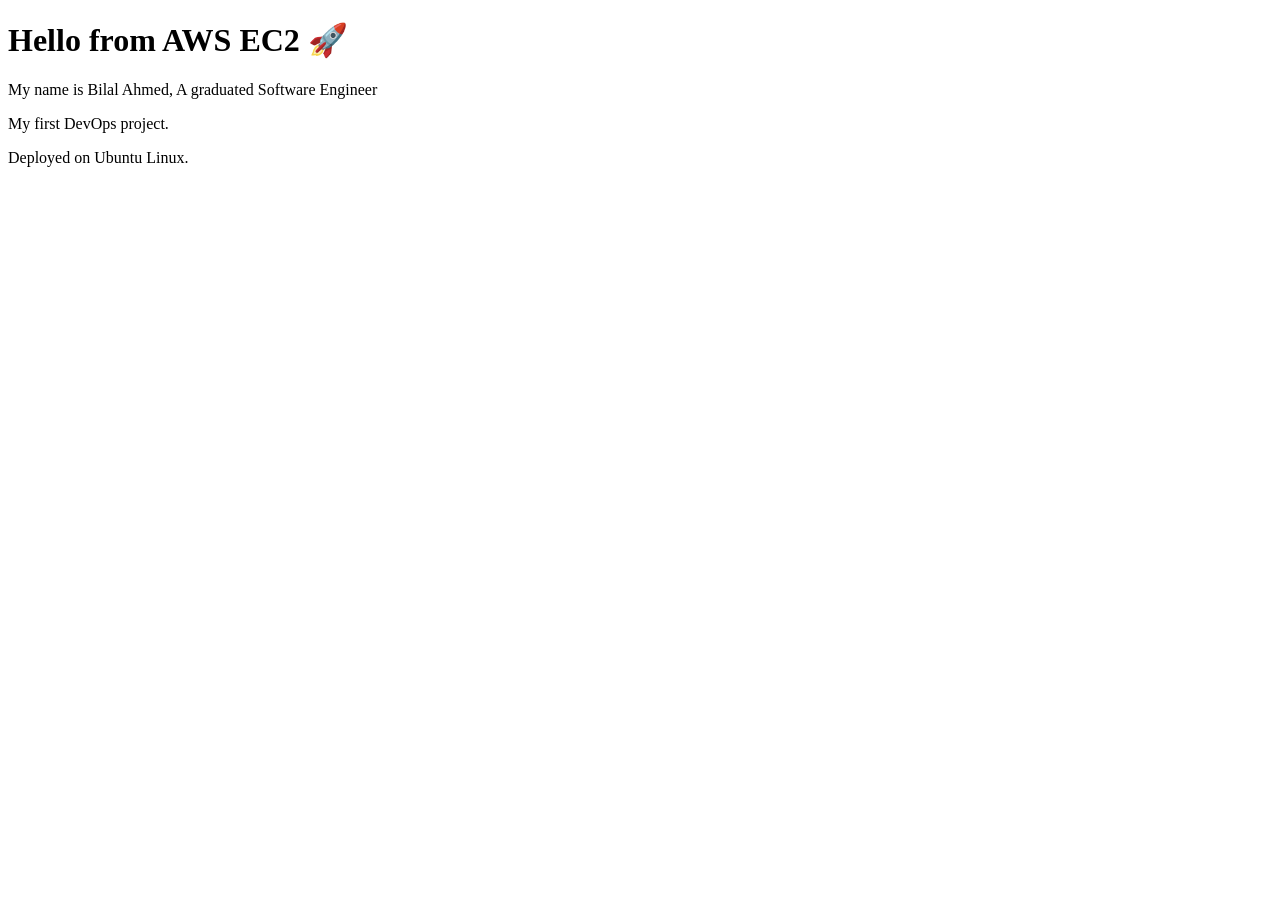
==== index.html @ a0ced955 "Initial project setup" ====
<!DOCTYPE html>
<html>
<head>
    <title>DevOps Project</title>
</head>
<body>
    <h1>Hello from AWS EC2 🚀</h1>
    <p>My name is Bilal Ahmed, A graduated Software Engineer</p>
    <p>My first DevOps project.</p>
    <p>Deployed on Ubuntu Linux.</p>
</body>
</html>
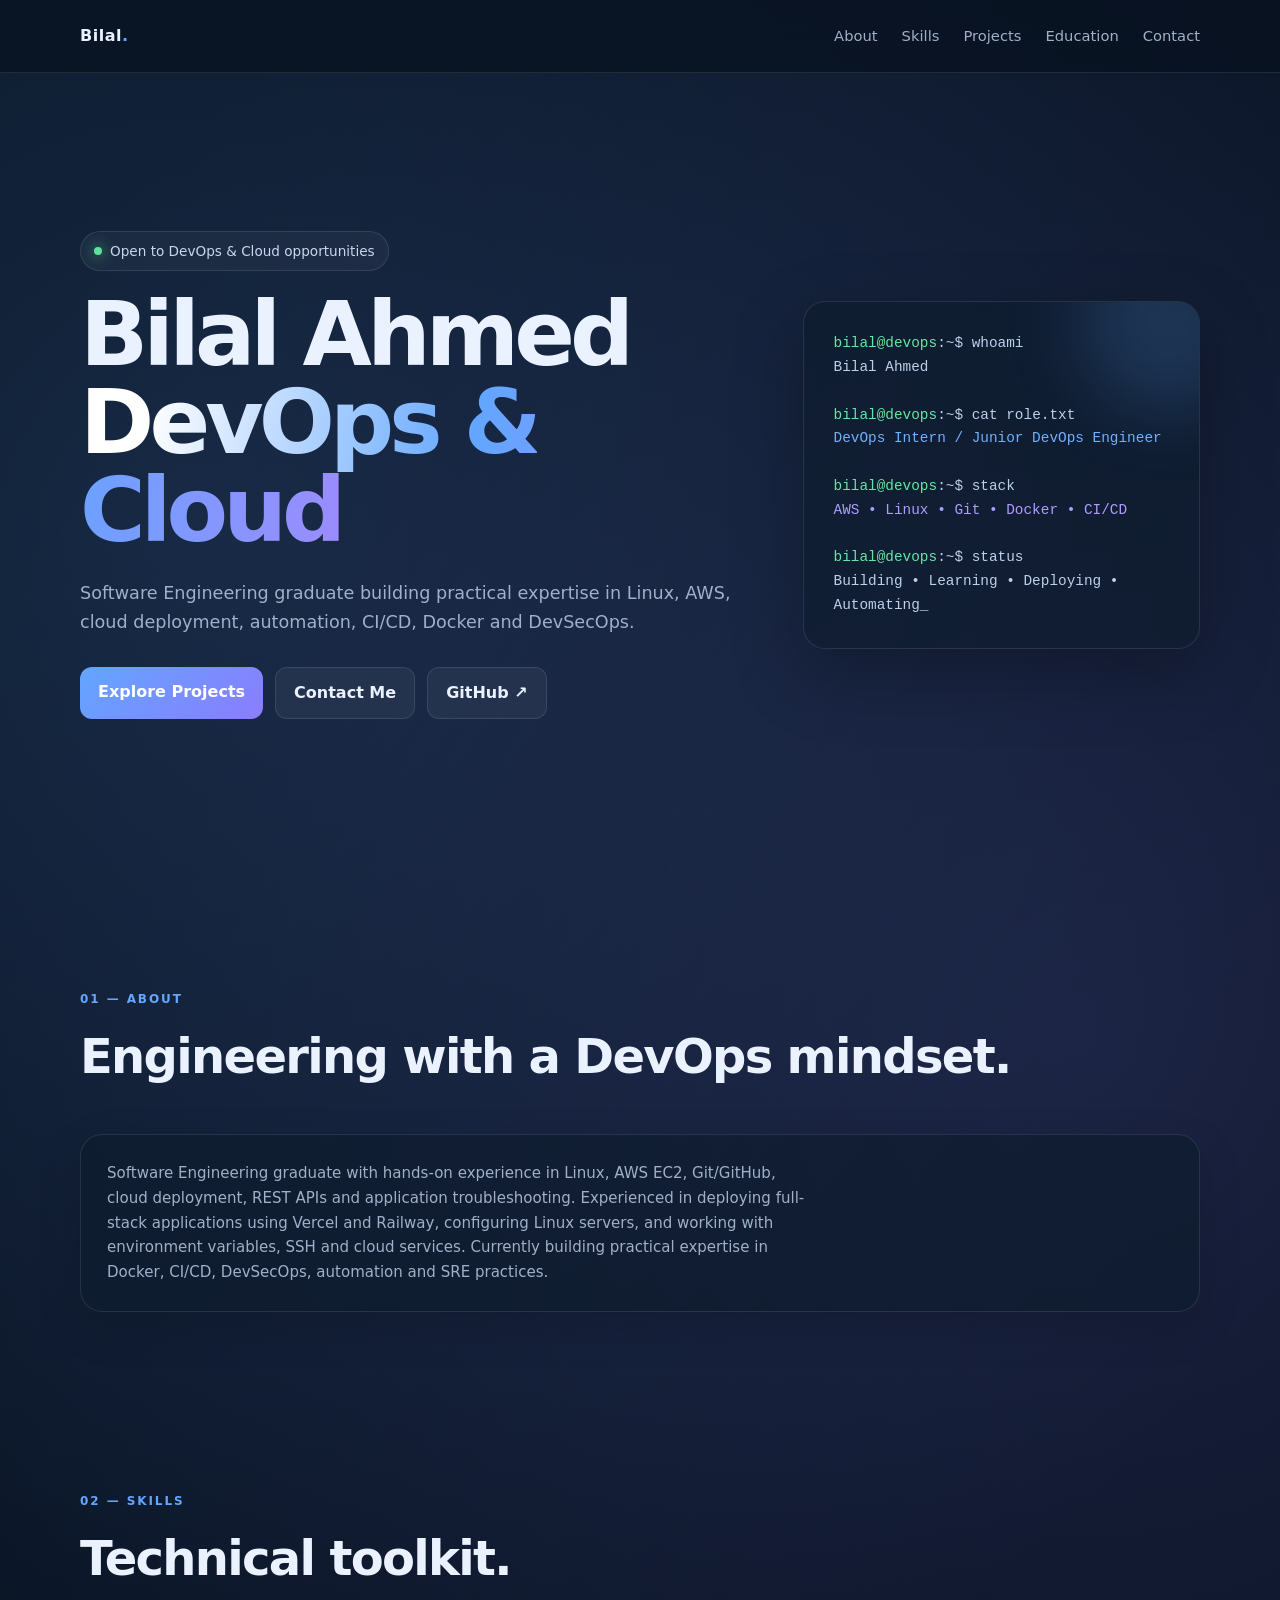
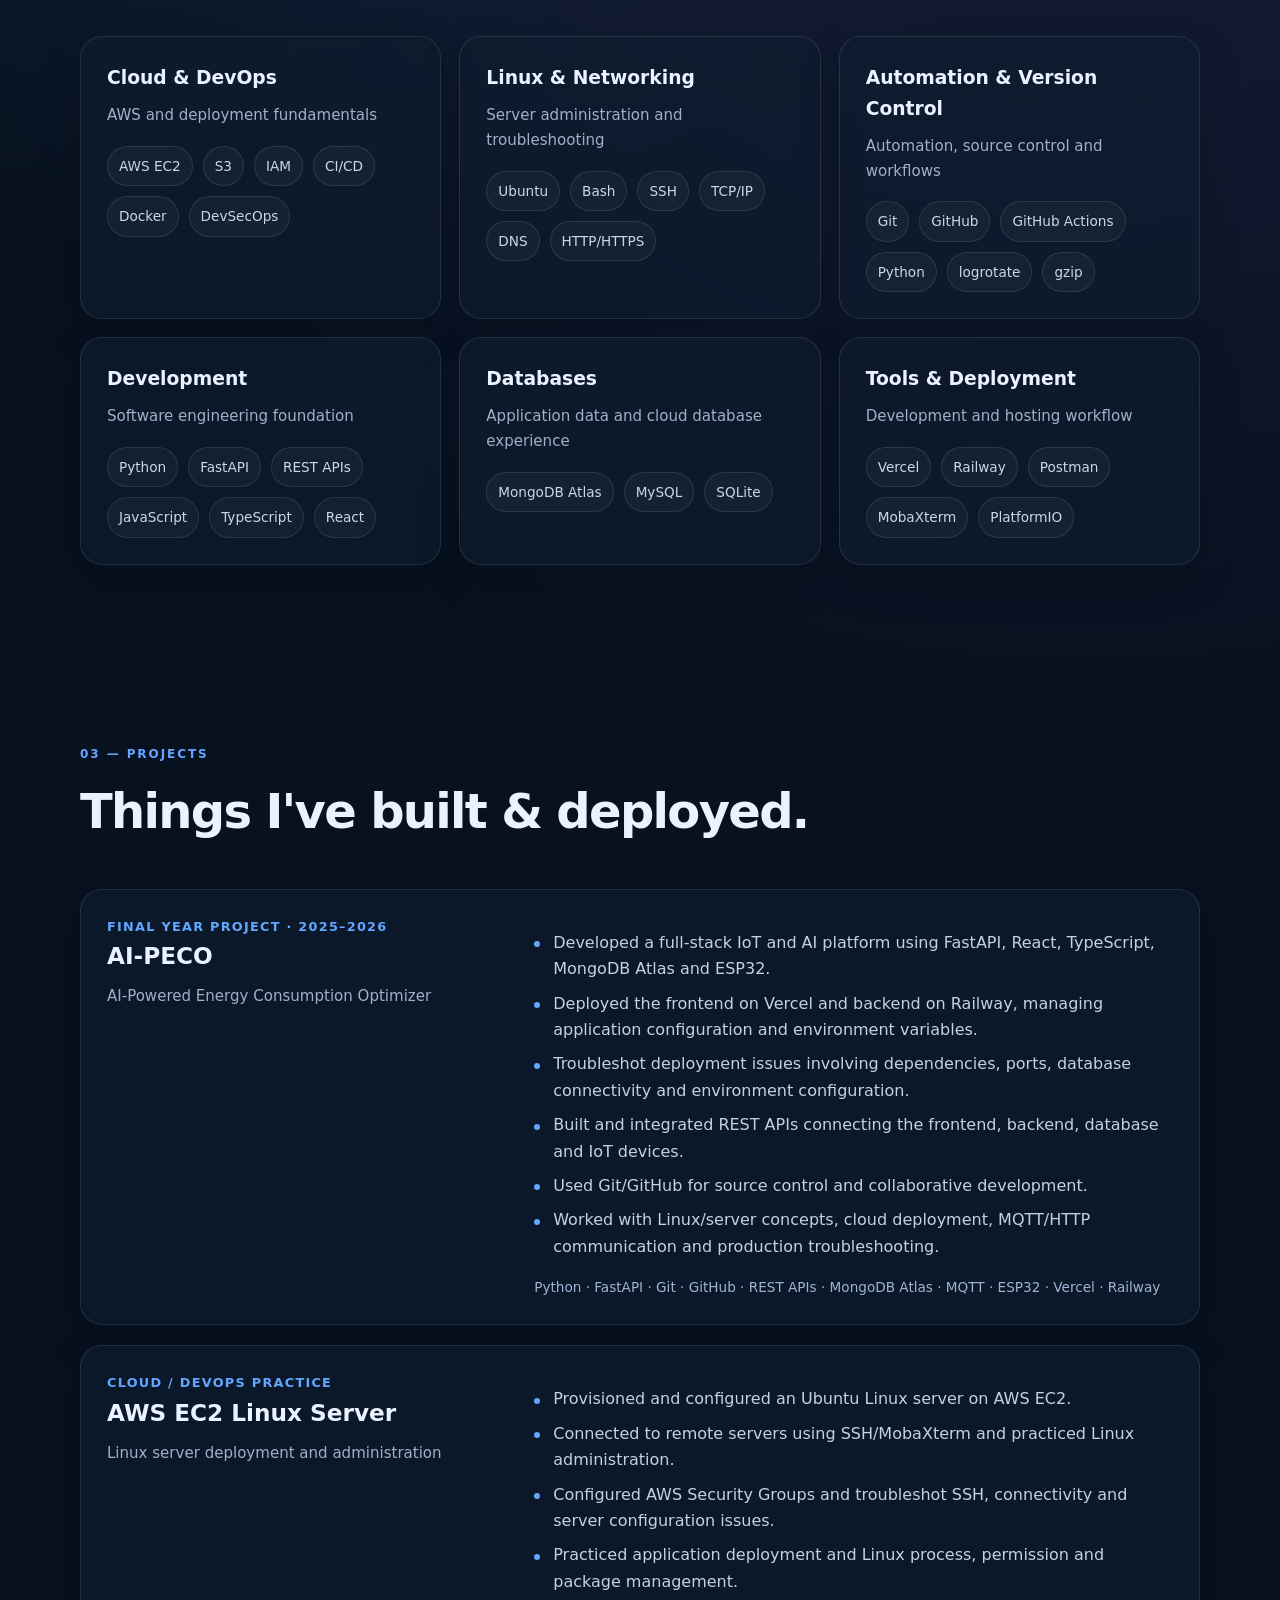
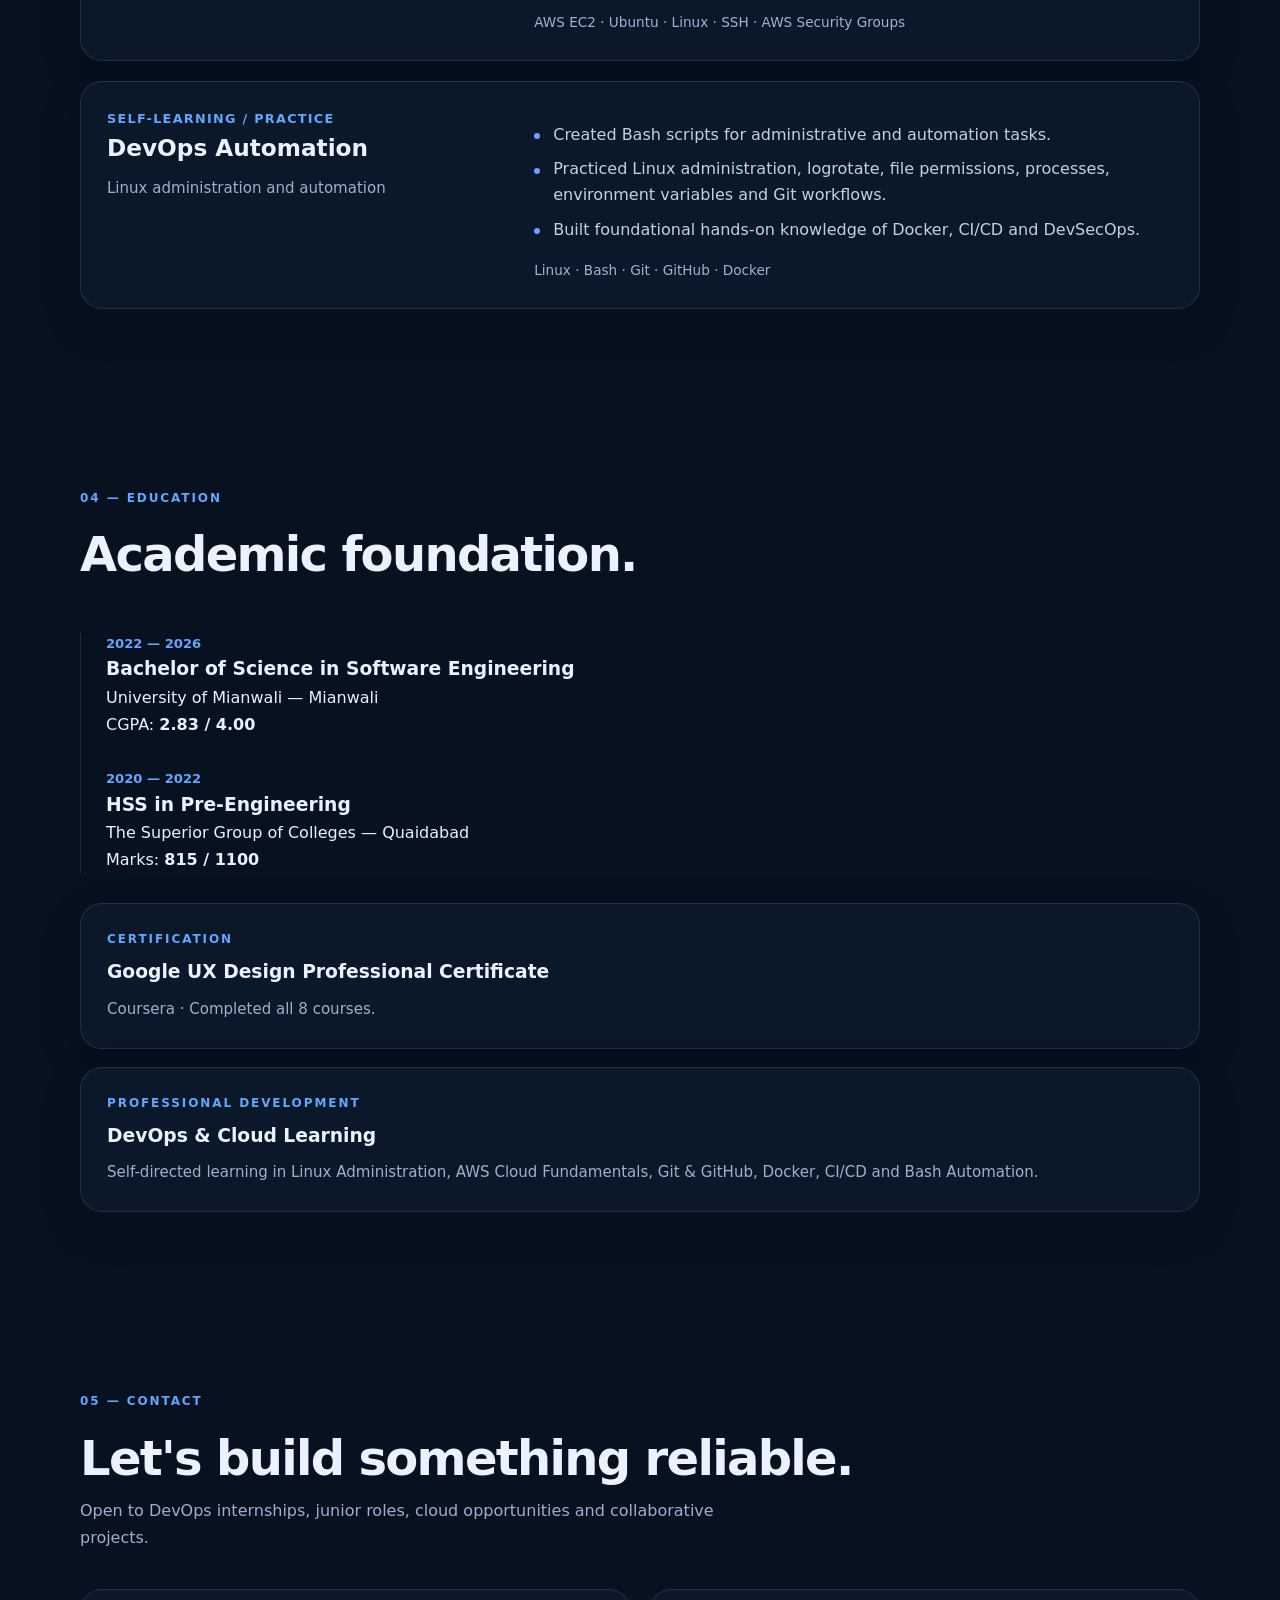
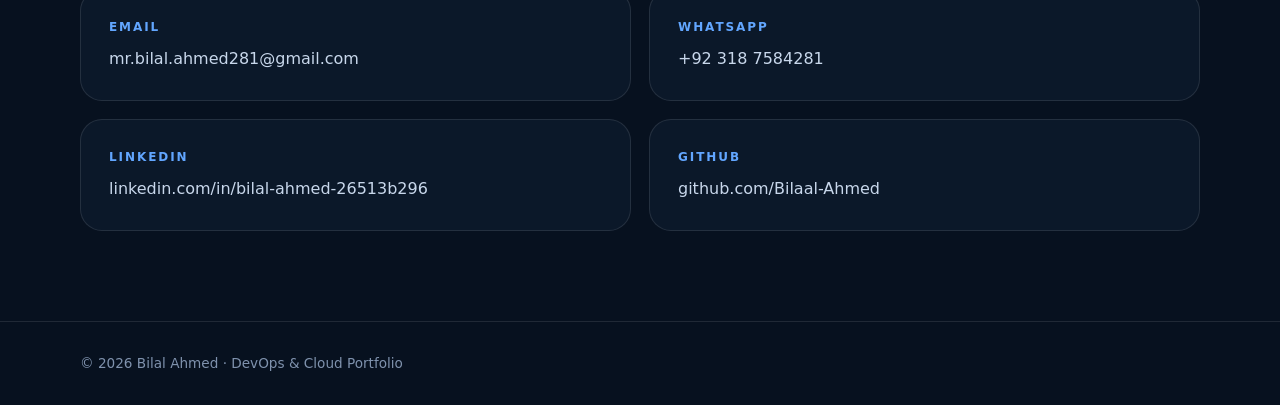
==== commit 9a48589d: "Adding data in file of my CV" ====
--- a/index.html
+++ b/index.html
@@ -1,12 +1,203 @@
 <!DOCTYPE html>
-<html>
+<html lang="en">
 <head>
-    <title>DevOps Project</title>
+<meta charset="UTF-8">
+<meta name="viewport" content="width=device-width, initial-scale=1.0">
+<meta name="description" content="Bilal Ahmed — DevOps Intern, Junior DevOps Engineer, Cloud & DevSecOps portfolio.">
+<title>Bilal Ahmed | DevOps & Cloud Portfolio</title>
+<style>
+:root{
+  --bg:#07111f;--bg2:#0b1728;--card:rgba(14,28,47,.72);--text:#eaf2ff;
+  --muted:#9fb0c8;--line:rgba(255,255,255,.10);--accent:#62a6ff;--accent2:#8b7cff;
+  --shadow:0 24px 70px rgba(0,0,0,.28);--radius:22px;
+}
+*{box-sizing:border-box;margin:0;padding:0}
+html{scroll-behavior:smooth}
+body{font-family:Inter,ui-sans-serif,system-ui,-apple-system,Segoe UI,Roboto,Arial,sans-serif;background:
+radial-gradient(circle at 15% 10%,rgba(98,166,255,.15),transparent 28%),
+radial-gradient(circle at 85% 20%,rgba(139,124,255,.14),transparent 30%),var(--bg);
+color:var(--text);line-height:1.65}
+a{color:inherit;text-decoration:none}
+.container{width:min(1120px,92%);margin:auto}
+nav{position:fixed;top:0;left:0;right:0;z-index:100;background:rgba(7,17,31,.72);backdrop-filter:blur(18px);border-bottom:1px solid var(--line)}
+.nav-inner{height:72px;display:flex;align-items:center;justify-content:space-between}
+.logo{font-weight:800;letter-spacing:.5px}.logo span{color:var(--accent)}
+.nav-links{display:flex;gap:24px;align-items:center}.nav-links a{color:var(--muted);font-size:.92rem}.nav-links a:hover{color:#fff}
+.menu{display:none;background:none;border:0;color:#fff;font-size:1.5rem}
+.hero{min-height:100vh;display:grid;place-items:center;padding:120px 0 70px}
+.hero-grid{display:grid;grid-template-columns:1.25fr .75fr;gap:60px;align-items:center}
+.badge{display:inline-flex;gap:8px;align-items:center;padding:8px 13px;border:1px solid var(--line);background:rgba(255,255,255,.04);border-radius:999px;color:#c8d7ee;font-size:.85rem;margin-bottom:20px}
+.dot{width:8px;height:8px;background:#5de29d;border-radius:50%;box-shadow:0 0 15px #5de29d}
+h1{font-size:clamp(3rem,7vw,5.8rem);line-height:.98;letter-spacing:-.055em;margin-bottom:24px}
+.gradient{background:linear-gradient(100deg,#fff 10%,#62a6ff 55%,#9c8bff);-webkit-background-clip:text;background-clip:text;color:transparent}
+.hero p{max-width:700px;color:var(--muted);font-size:1.1rem}
+.actions{display:flex;gap:12px;flex-wrap:wrap;margin-top:30px}
+.btn{padding:12px 18px;border-radius:12px;border:1px solid var(--line);background:rgba(255,255,255,.05);font-weight:700;transition:.25s}
+.btn:hover{transform:translateY(-2px);border-color:rgba(98,166,255,.55)}
+.btn.primary{background:linear-gradient(135deg,var(--accent),var(--accent2));border:0;color:white}
+.hero-card{position:relative;padding:30px;border:1px solid var(--line);background:var(--card);border-radius:var(--radius);box-shadow:var(--shadow);overflow:hidden}
+.hero-card:before{content:"";position:absolute;width:180px;height:180px;border-radius:50%;background:rgba(98,166,255,.18);filter:blur(35px);top:-70px;right:-60px}
+.terminal{font-family:ui-monospace,SFMono-Regular,Consolas,monospace;font-size:.9rem;color:#bcd0ea}
+.terminal .green{color:#65e6a5}.terminal .blue{color:#70b1ff}.terminal .purple{color:#ae9dff}
+section{padding:90px 0}.section-head{margin-bottom:38px}.eyebrow{text-transform:uppercase;letter-spacing:.16em;color:var(--accent);font-size:.75rem;font-weight:800}
+h2{font-size:clamp(2rem,4vw,3rem);letter-spacing:-.035em;margin-top:7px}
+.lead{color:var(--muted);max-width:700px}
+.grid{display:grid;grid-template-columns:repeat(3,1fr);gap:18px}
+.card{border:1px solid var(--line);background:var(--card);border-radius:var(--radius);padding:26px;box-shadow:0 15px 45px rgba(0,0,0,.14);transition:.25s}
+.card:hover{transform:translateY(-5px);border-color:rgba(98,166,255,.28)}
+.card h3{margin-bottom:9px}.card p{color:var(--muted);font-size:.94rem}
+.skills{display:flex;flex-wrap:wrap;gap:10px;margin-top:18px}.skill{padding:8px 11px;border:1px solid var(--line);border-radius:999px;background:rgba(255,255,255,.035);color:#c9d7eb;font-size:.85rem}
+.project{display:grid;grid-template-columns:1fr 1.6fr;gap:28px;align-items:start}
+.project + .project{margin-top:20px}.project-title{font-size:1.45rem}.project-label{color:var(--accent);font-size:.8rem;font-weight:800;text-transform:uppercase;letter-spacing:.1em}
+ul{list-style:none;margin-top:14px}li{position:relative;padding-left:19px;margin:8px 0;color:#c4d1e3}li:before{content:"";position:absolute;left:0;top:.72em;width:6px;height:6px;border-radius:50%;background:var(--accent)}
+.tech{margin-top:16px;color:#9db4d2;font-size:.85rem}.timeline{border-left:1px solid var(--line);padding-left:25px}.item{margin-bottom:30px}.item:last-child{margin-bottom:0}.date{color:var(--accent);font-size:.82rem;font-weight:700}
+.contact{display:grid;grid-template-columns:1fr 1fr;gap:18px}.contact-card{padding:28px;border:1px solid var(--line);border-radius:var(--radius);background:var(--card)}
+.contact-card a{display:block;color:#c8d7eb;margin-top:8px}.contact-card a:hover{color:#fff}
+footer{border-top:1px solid var(--line);padding:30px 0;color:#7f92ad;font-size:.85rem}
+.reveal{opacity:0;transform:translateY(18px);transition:.7s ease}.reveal.show{opacity:1;transform:none}
+#top{position:fixed;right:22px;bottom:22px;width:44px;height:44px;border-radius:50%;border:1px solid var(--line);background:rgba(14,28,47,.9);color:white;display:none;cursor:pointer}
+@media(max-width:800px){
+ .nav-links{display:none;position:absolute;top:72px;left:0;right:0;background:rgba(7,17,31,.97);padding:20px;flex-direction:column}
+ .nav-links.open{display:flex}.menu{display:block}.hero-grid,.project,.contact{grid-template-columns:1fr}.grid{grid-template-columns:1fr}
+ h1{font-size:3.6rem}.hero{padding-top:110px}
+}
+</style>
 </head>
 <body>
-    <h1>Hello from AWS EC2 🚀</h1>
-    <p>My name is Bilal Ahmed, A graduated Software Engineer</p>
-    <p>My first DevOps project.</p>
-    <p>Deployed on Ubuntu Linux.</p>
+<nav>
+  <div class="container nav-inner">
+    <a class="logo" href="#home">Bilal<span>.</span></a>
+    <button class="menu" aria-label="Open menu">☰</button>
+    <div class="nav-links">
+      <a href="#about">About</a><a href="#skills">Skills</a><a href="#projects">Projects</a>
+      <a href="#education">Education</a><a href="#contact">Contact</a>
+    </div>
+  </div>
+</nav>
+
+<main>
+<section class="hero" id="home">
+  <div class="container hero-grid">
+    <div class="reveal">
+      <div class="badge"><span class="dot"></span> Open to DevOps & Cloud opportunities</div>
+      <h1>Bilal Ahmed<br><span class="gradient">DevOps & Cloud</span></h1>
+      <p>Software Engineering graduate building practical expertise in Linux, AWS, cloud deployment, automation, CI/CD, Docker and DevSecOps.</p>
+      <div class="actions">
+        <a class="btn primary" href="#projects">Explore Projects</a>
+        <a class="btn" href="mailto:mr.bilal.ahmed281@gmail.com">Contact Me</a>
+        <a class="btn" href="https://github.com/Bilaal-Ahmed" target="_blank">GitHub ↗</a>
+      </div>
+    </div>
+    <div class="hero-card reveal">
+      <div class="terminal">
+        <div><span class="green">bilal@devops</span>:~$ whoami</div>
+        <div>Bilal Ahmed</div><br>
+        <div><span class="green">bilal@devops</span>:~$ cat role.txt</div>
+        <div class="blue">DevOps Intern / Junior DevOps Engineer</div><br>
+        <div><span class="green">bilal@devops</span>:~$ stack</div>
+        <div class="purple">AWS • Linux • Git • Docker • CI/CD</div><br>
+        <div><span class="green">bilal@devops</span>:~$ status</div>
+        <div>Building • Learning • Deploying • Automating_</div>
+      </div>
+    </div>
+  </div>
+</section>
+
+<section id="about">
+<div class="container">
+  <div class="section-head reveal"><div class="eyebrow">01 — About</div><h2>Engineering with a DevOps mindset.</h2></div>
+  <div class="card reveal">
+    <p class="lead">Software Engineering graduate with hands-on experience in Linux, AWS EC2, Git/GitHub, cloud deployment, REST APIs and application troubleshooting. Experienced in deploying full-stack applications using Vercel and Railway, configuring Linux servers, and working with environment variables, SSH and cloud services. Currently building practical expertise in Docker, CI/CD, DevSecOps, automation and SRE practices.</p>
+  </div>
+</div>
+</section>
+
+<section id="skills">
+<div class="container">
+  <div class="section-head reveal"><div class="eyebrow">02 — Skills</div><h2>Technical toolkit.</h2></div>
+  <div class="grid">
+    <div class="card reveal"><h3>Cloud & DevOps</h3><p>AWS and deployment fundamentals</p><div class="skills"><span class="skill">AWS EC2</span><span class="skill">S3</span><span class="skill">IAM</span><span class="skill">CI/CD</span><span class="skill">Docker</span><span class="skill">DevSecOps</span></div></div>
+    <div class="card reveal"><h3>Linux & Networking</h3><p>Server administration and troubleshooting</p><div class="skills"><span class="skill">Ubuntu</span><span class="skill">Bash</span><span class="skill">SSH</span><span class="skill">TCP/IP</span><span class="skill">DNS</span><span class="skill">HTTP/HTTPS</span></div></div>
+    <div class="card reveal"><h3>Automation & Version Control</h3><p>Automation, source control and workflows</p><div class="skills"><span class="skill">Git</span><span class="skill">GitHub</span><span class="skill">GitHub Actions</span><span class="skill">Python</span><span class="skill">logrotate</span><span class="skill">gzip</span></div></div>
+    <div class="card reveal"><h3>Development</h3><p>Software engineering foundation</p><div class="skills"><span class="skill">Python</span><span class="skill">FastAPI</span><span class="skill">REST APIs</span><span class="skill">JavaScript</span><span class="skill">TypeScript</span><span class="skill">React</span></div></div>
+    <div class="card reveal"><h3>Databases</h3><p>Application data and cloud database experience</p><div class="skills"><span class="skill">MongoDB Atlas</span><span class="skill">MySQL</span><span class="skill">SQLite</span></div></div>
+    <div class="card reveal"><h3>Tools & Deployment</h3><p>Development and hosting workflow</p><div class="skills"><span class="skill">Vercel</span><span class="skill">Railway</span><span class="skill">Postman</span><span class="skill">MobaXterm</span><span class="skill">PlatformIO</span></div></div>
+  </div>
+</div>
+</section>
+
+<section id="projects">
+<div class="container">
+  <div class="section-head reveal"><div class="eyebrow">03 — Projects</div><h2>Things I've built & deployed.</h2></div>
+  <div class="card project reveal">
+    <div><div class="project-label">Final Year Project · 2025–2026</div><h3 class="project-title">AI-PECO</h3><p>AI-Powered Energy Consumption Optimizer</p></div>
+    <div><ul>
+      <li>Developed a full-stack IoT and AI platform using FastAPI, React, TypeScript, MongoDB Atlas and ESP32.</li>
+      <li>Deployed the frontend on Vercel and backend on Railway, managing application configuration and environment variables.</li>
+      <li>Troubleshot deployment issues involving dependencies, ports, database connectivity and environment configuration.</li>
+      <li>Built and integrated REST APIs connecting the frontend, backend, database and IoT devices.</li>
+      <li>Used Git/GitHub for source control and collaborative development.</li>
+      <li>Worked with Linux/server concepts, cloud deployment, MQTT/HTTP communication and production troubleshooting.</li>
+    </ul><div class="tech">Python · FastAPI · Git · GitHub · REST APIs · MongoDB Atlas · MQTT · ESP32 · Vercel · Railway</div></div>
+  </div>
+  <div class="card project reveal">
+    <div><div class="project-label">Cloud / DevOps Practice</div><h3 class="project-title">AWS EC2 Linux Server</h3><p>Linux server deployment and administration</p></div>
+    <div><ul>
+      <li>Provisioned and configured an Ubuntu Linux server on AWS EC2.</li>
+      <li>Connected to remote servers using SSH/MobaXterm and practiced Linux administration.</li>
+      <li>Configured AWS Security Groups and troubleshot SSH, connectivity and server configuration issues.</li>
+      <li>Practiced application deployment and Linux process, permission and package management.</li>
+    </ul><div class="tech">AWS EC2 · Ubuntu · Linux · SSH · AWS Security Groups</div></div>
+  </div>
+  <div class="card project reveal">
+    <div><div class="project-label">Self-Learning / Practice</div><h3 class="project-title">DevOps Automation</h3><p>Linux administration and automation</p></div>
+    <div><ul>
+      <li>Created Bash scripts for administrative and automation tasks.</li>
+      <li>Practiced Linux administration, logrotate, file permissions, processes, environment variables and Git workflows.</li>
+      <li>Built foundational hands-on knowledge of Docker, CI/CD and DevSecOps.</li>
+    </ul><div class="tech">Linux · Bash · Git · GitHub · Docker</div></div>
+  </div>
+</div>
+</section>
+
+<section id="education">
+<div class="container">
+  <div class="section-head reveal"><div class="eyebrow">04 — Education</div><h2>Academic foundation.</h2></div>
+  <div class="timeline">
+    <div class="item reveal"><div class="date">2022 — 2026</div><h3>Bachelor of Science in Software Engineering</h3><p>University of Mianwali — Mianwali</p><p>CGPA: <strong>2.83 / 4.00</strong></p></div>
+    <div class="item reveal"><div class="date">2020 — 2022</div><h3>HSS in Pre-Engineering</h3><p>The Superior Group of Colleges — Quaidabad</p><p>Marks: <strong>815 / 1100</strong></p></div>
+  </div>
+  <div class="card reveal" style="margin-top:30px"><div class="eyebrow">Certification</div><h3 style="margin-top:7px">Google UX Design Professional Certificate</h3><p>Coursera · Completed all 8 courses.</p></div>
+  <div class="card reveal" style="margin-top:18px"><div class="eyebrow">Professional Development</div><h3 style="margin-top:7px">DevOps & Cloud Learning</h3><p>Self-directed learning in Linux Administration, AWS Cloud Fundamentals, Git & GitHub, Docker, CI/CD and Bash Automation.</p></div>
+</div>
+</section>
+
+<section id="contact">
+<div class="container">
+  <div class="section-head reveal"><div class="eyebrow">05 — Contact</div><h2>Let's build something reliable.</h2><p class="lead">Open to DevOps internships, junior roles, cloud opportunities and collaborative projects.</p></div>
+  <div class="contact">
+    <div class="contact-card reveal"><div class="eyebrow">Email</div><a href="mailto:mr.bilal.ahmed281@gmail.com">mr.bilal.ahmed281@gmail.com</a></div>
+    <div class="contact-card reveal"><div class="eyebrow">WhatsApp</div><a href="https://wa.me/923187584281" target="_blank">+92 318 7584281</a></div>
+    <div class="contact-card reveal"><div class="eyebrow">LinkedIn</div><a href="https://www.linkedin.com/in/bilal-ahmed-26513b296/" target="_blank">linkedin.com/in/bilal-ahmed-26513b296</a></div>
+    <div class="contact-card reveal"><div class="eyebrow">GitHub</div><a href="https://github.com/Bilaal-Ahmed" target="_blank">github.com/Bilaal-Ahmed</a></div>
+  </div>
+</div>
+</section>
+</main>
+
+<footer><div class="container">© <span id="year"></span> Bilal Ahmed · DevOps & Cloud Portfolio</div></footer>
+<button id="top" aria-label="Back to top">↑</button>
+
+<script>
+const menu=document.querySelector('.menu'), links=document.querySelector('.nav-links');
+menu.addEventListener('click',()=>links.classList.toggle('open'));
+document.querySelectorAll('.nav-links a').forEach(a=>a.addEventListener('click',()=>links.classList.remove('open')));
+const observer=new IntersectionObserver(entries=>entries.forEach(e=>{if(e.isIntersecting)e.target.classList.add('show')}),{threshold:.12});
+document.querySelectorAll('.reveal').forEach(el=>observer.observe(el));
+const topBtn=document.getElementById('top');
+window.addEventListener('scroll',()=>topBtn.style.display=scrollY>500?'block':'none');
+topBtn.onclick=()=>scrollTo({top:0,behavior:'smooth'});
+document.getElementById('year').textContent=new Date().getFullYear();
+</script>
 </body>
 </html>
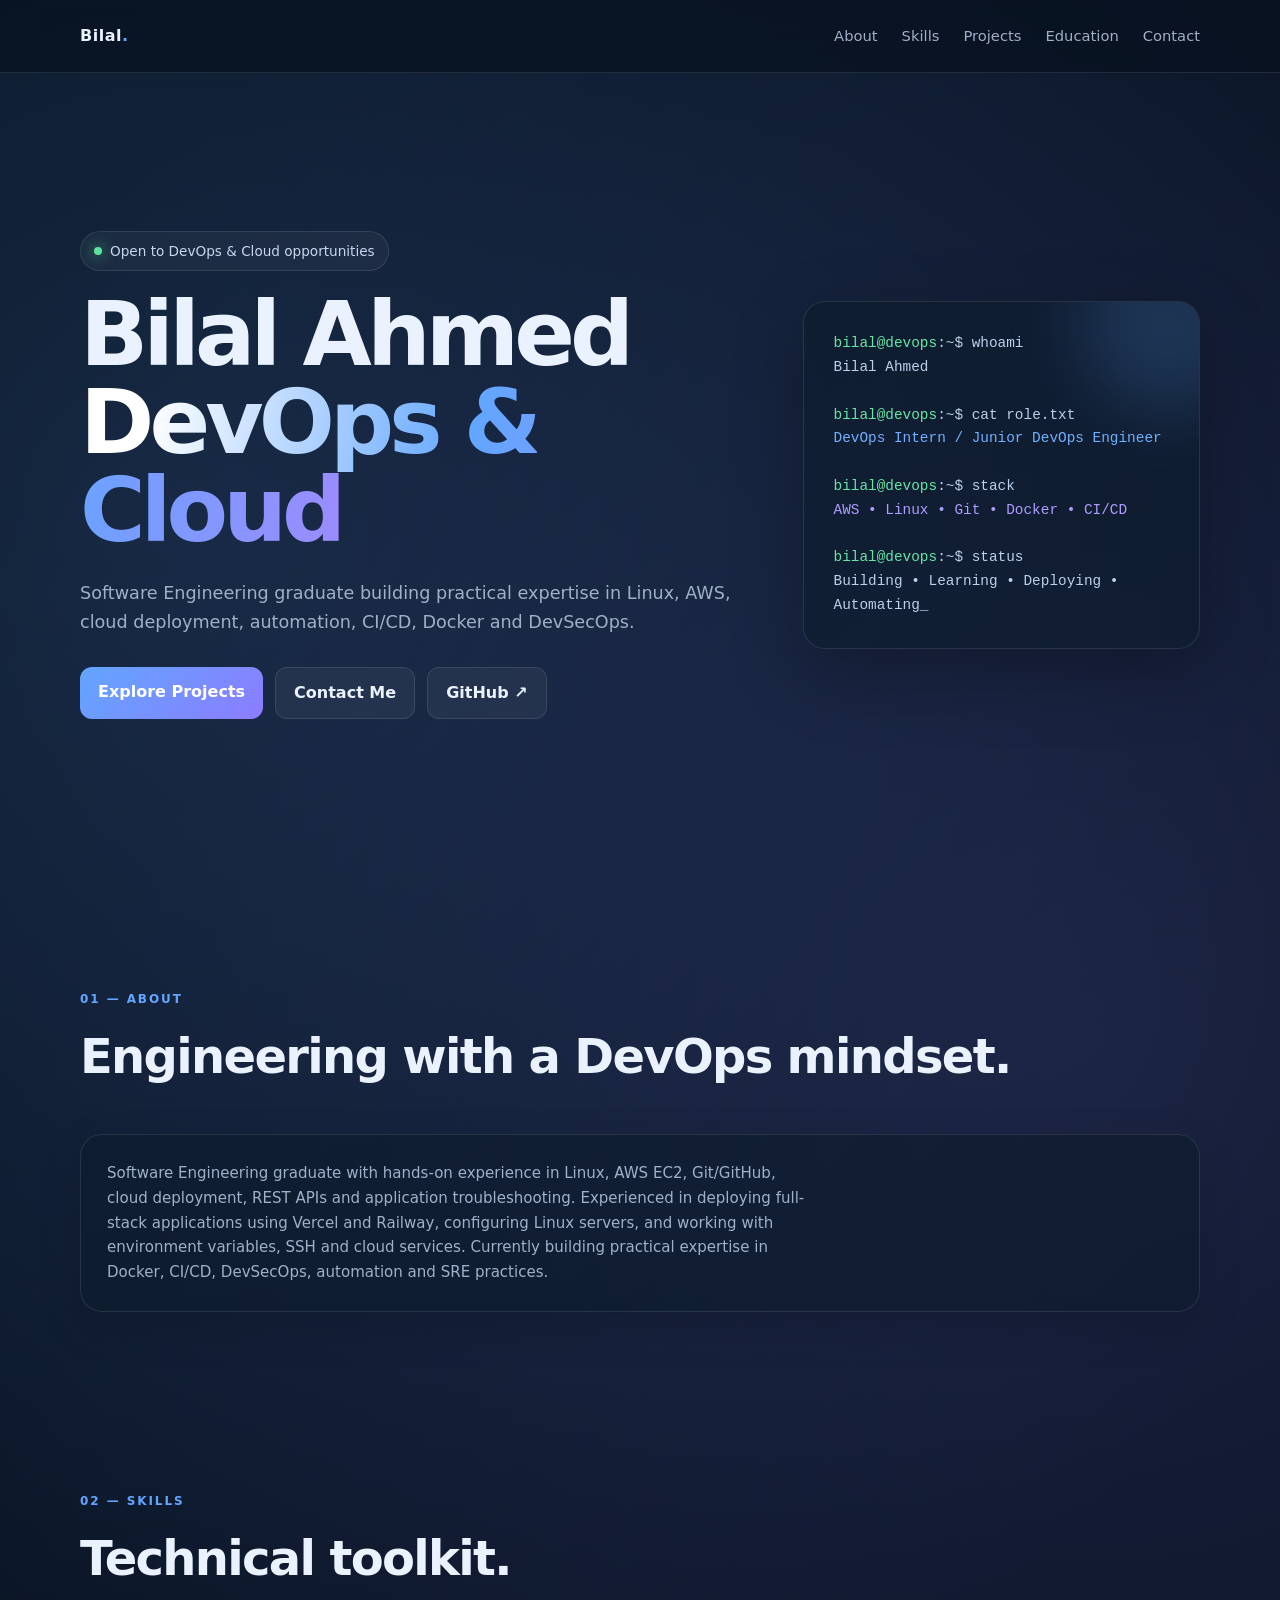
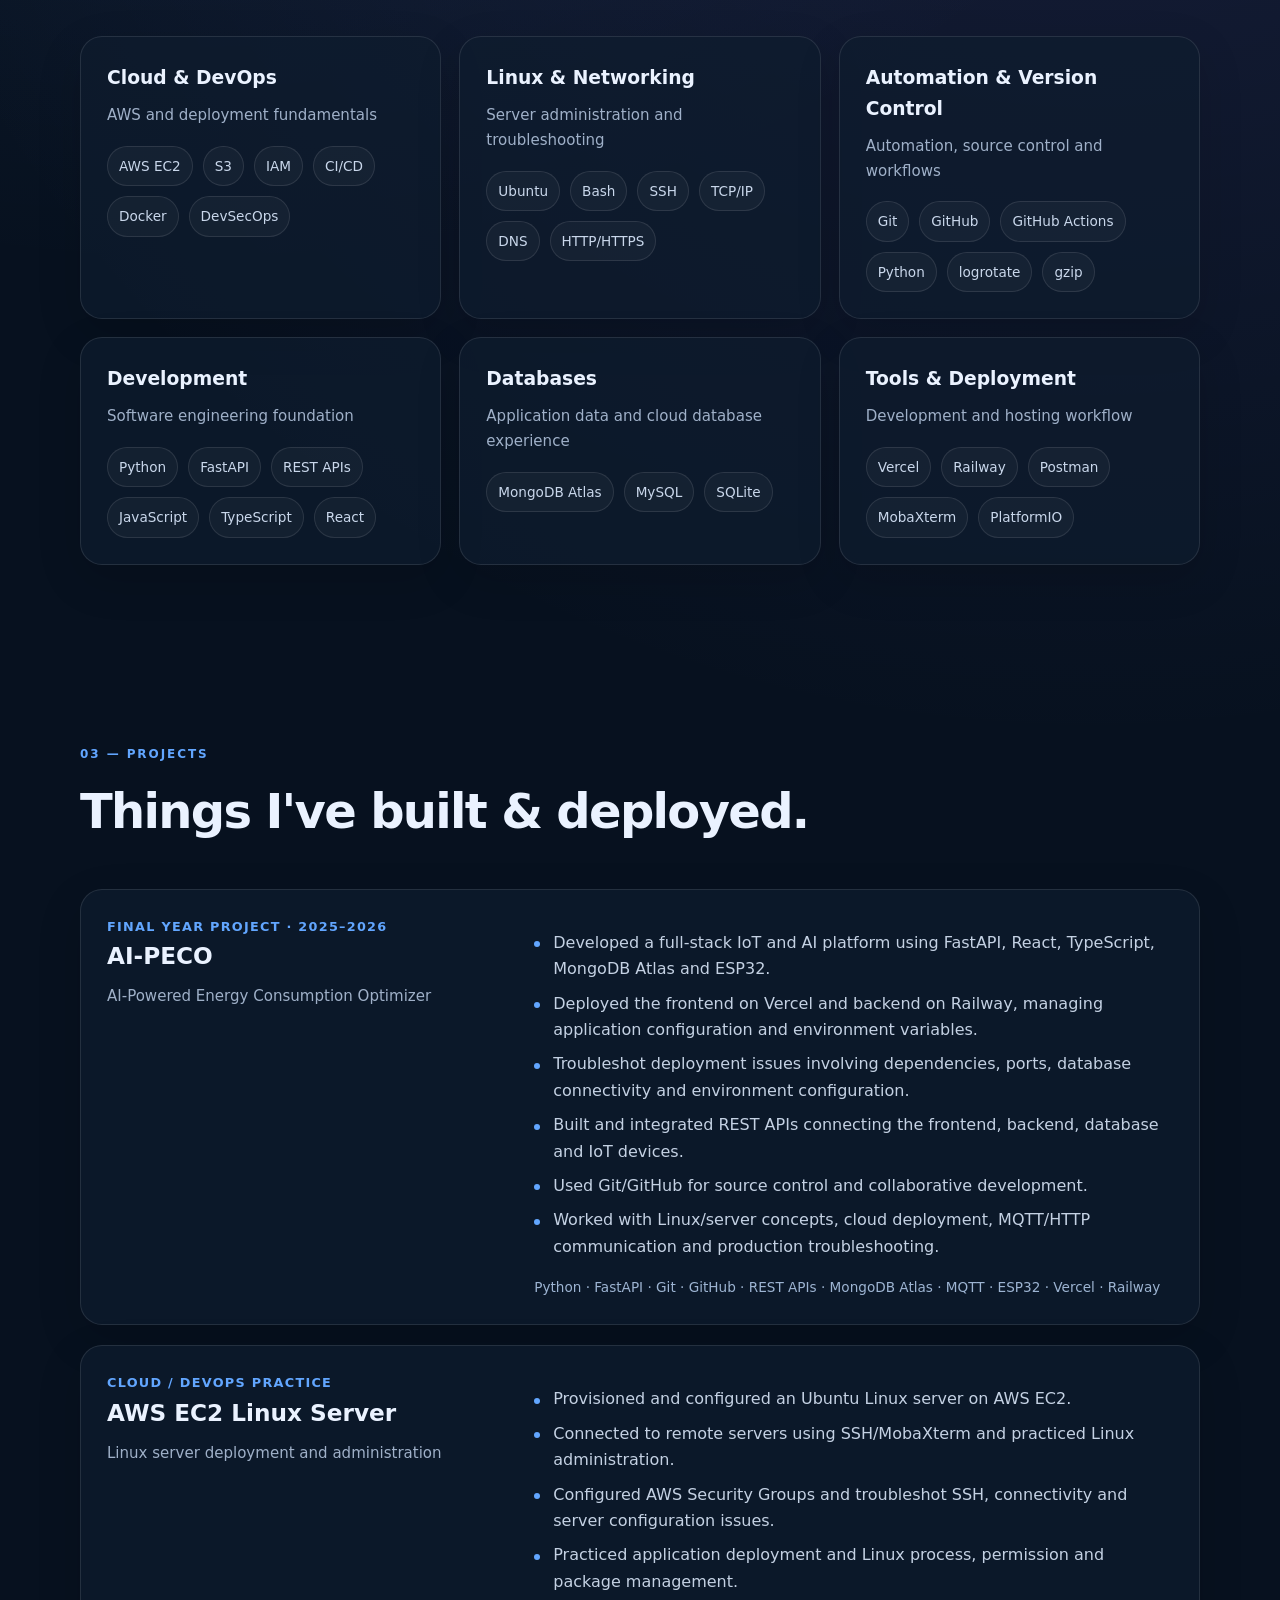
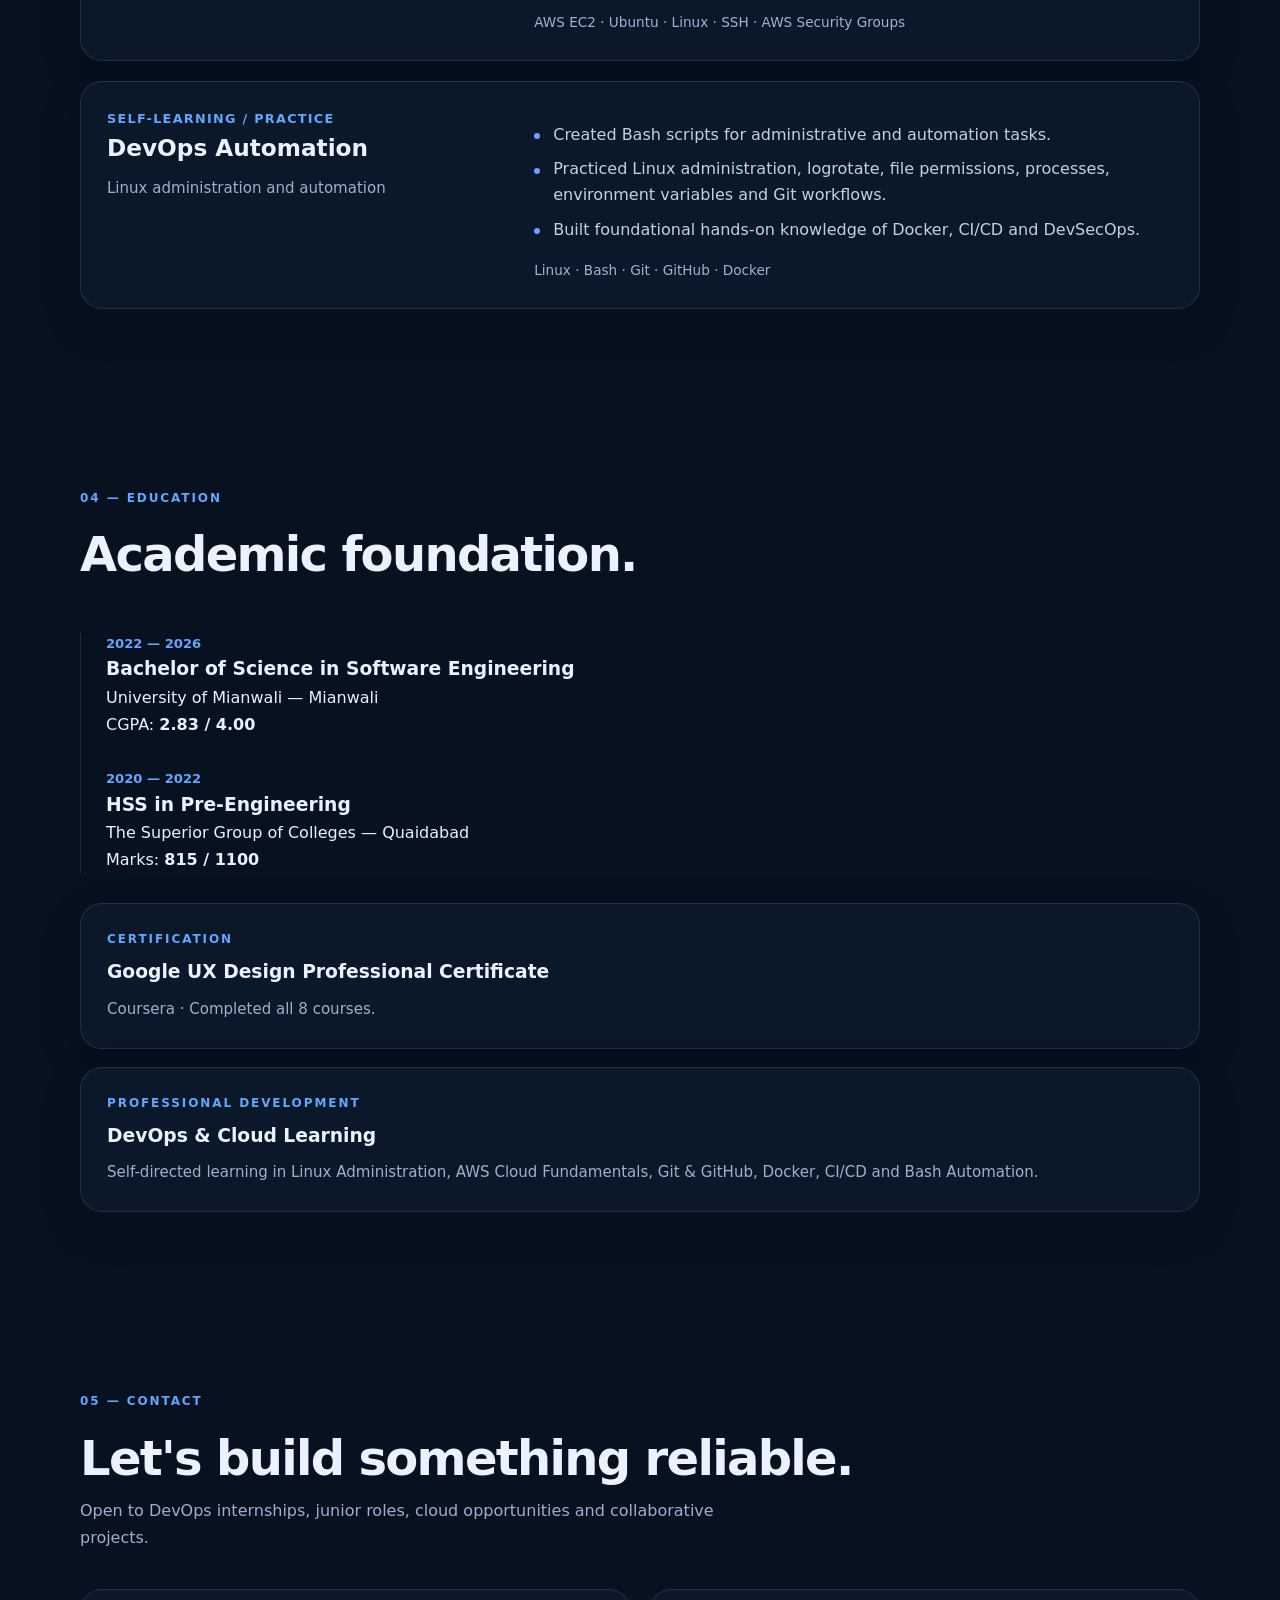
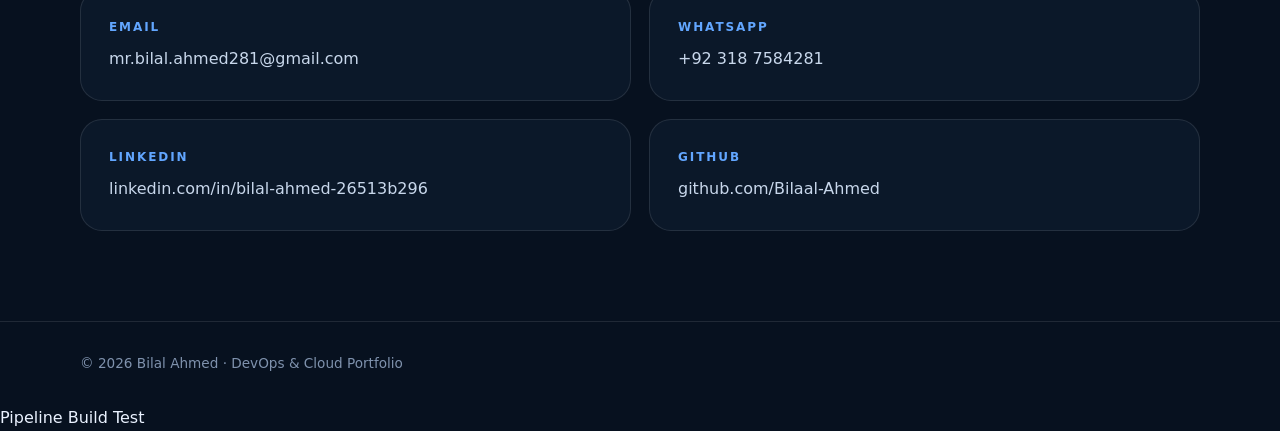
==== commit 4e6b9057: "CI: Optimize workdflow and test end to end deployment" ====
--- a/index.html
+++ b/index.html
@@ -199,5 +199,5 @@
 topBtn.onclick=()=>scrollTo({top:0,behavior:'smooth'});
 document.getElementById('year').textContent=new Date().getFullYear();
 </script>
-</body>
+<p>Pipeline Build Test</p></body>
 </html>
